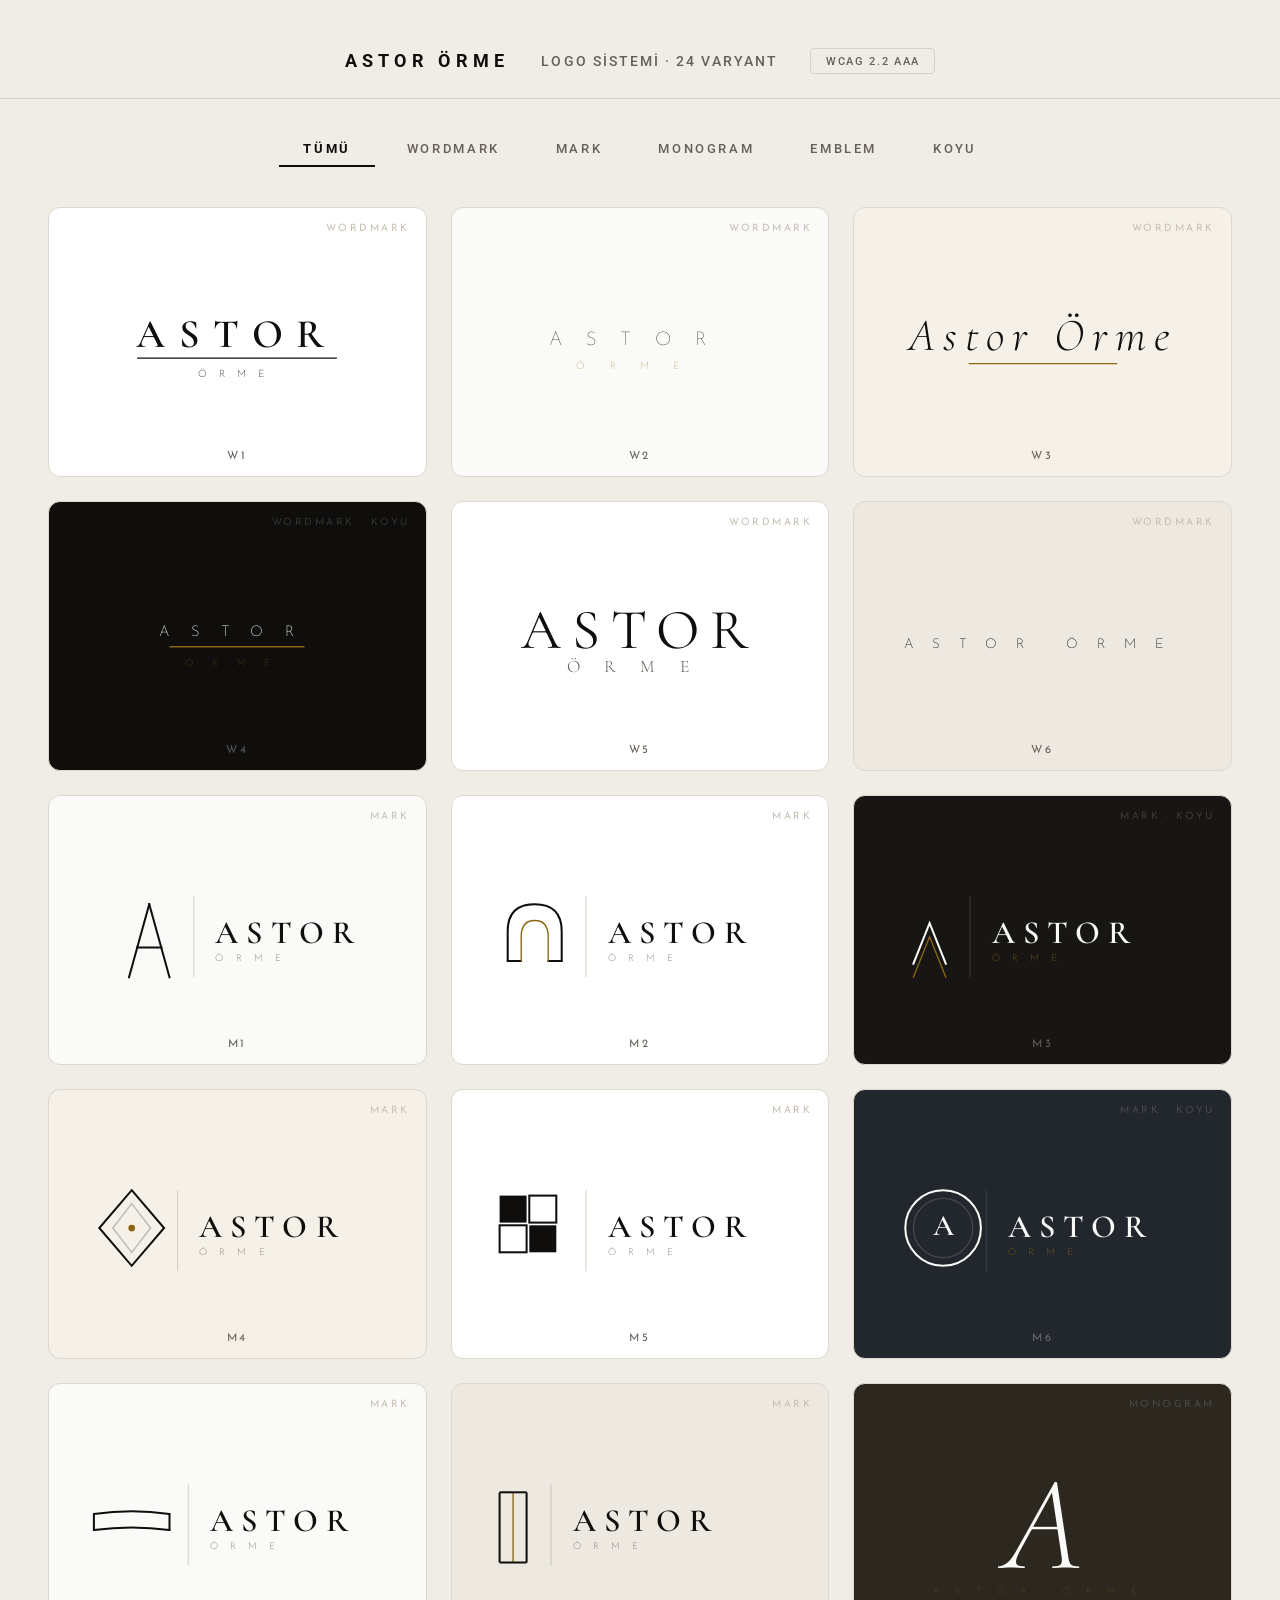
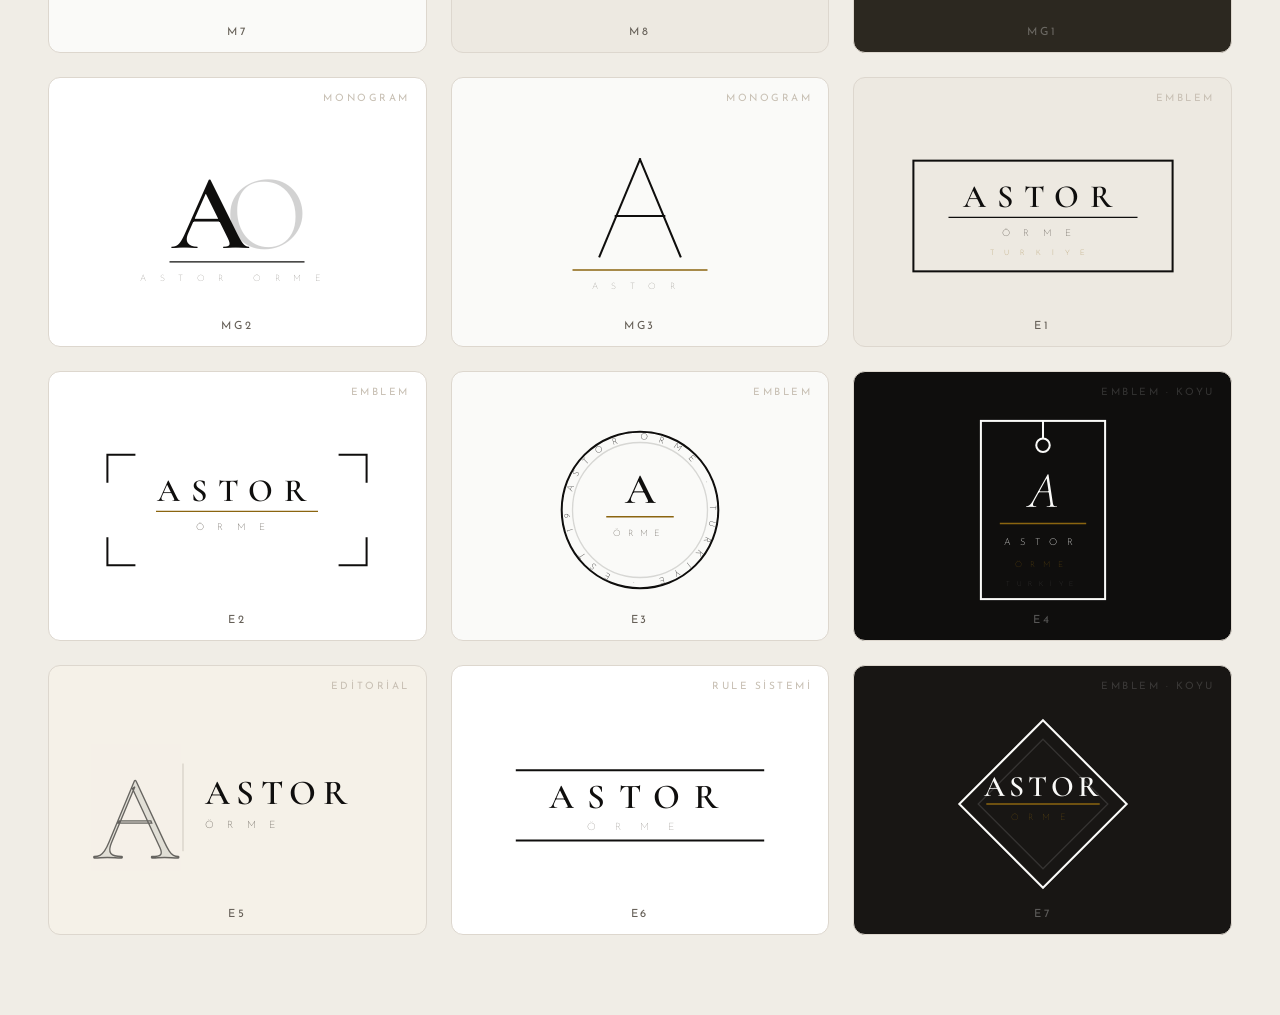
==== site/logo.html @ 4fee4208 "ASTOR Tekstil — Tam site iskeleti + logo sistemi - Hero: Parçacık metin "ASTOR" (gold/platinum/paste" ====
<!DOCTYPE html>
<html lang="tr">
<head>
<meta charset="UTF-8">
<meta name="viewport" content="width=device-width, initial-scale=1.0">
<title>Astor Örme — Logo Sistemi</title>
<link rel="preconnect" href="https://fonts.googleapis.com">
<link href="https://fonts.googleapis.com/css2?family=Cormorant+Garamond:ital,wght@0,300;0,400;0,600;1,300;1,400&family=Josefin+Sans:wght@100;200;300&family=Roboto:wght@400;500;700&display=swap" rel="stylesheet">
<script src="https://cdnjs.cloudflare.com/ajax/libs/gsap/3.12.5/gsap.min.js"></script>
<style>
/* ─── SYSTEM TOKENS ─────────────────────────────────────────
   Stroke sistemi: 1px (ince) · 1.5px (standart)
   Renk sistemi  : --ink (#0f0e0d) · --paper (#fafaf8) · --gold (#8b6510)
   Tip sistemi   : Cormorant Garamond · Josefin Sans
   WCAG AAA      : --ink on --paper = 18.6:1 · --paper on --ink = 18.6:1
──────────────────────────────────────────────────────────── */
*, *::before, *::after { box-sizing: border-box; margin: 0; padding: 0; }

:root {
  --ink:    #0f0e0d;
  --paper:  #fafaf8;
  --mid:    #f0ede6;
  --gold:   #8b6510;   /* dekoratif kullanım — küçük text'te değil */
  --muted:  #666058;
  --stroke: 1.5px;
  --stroke-fine: 1px;
}

html { font-size: 16px; }
body { background: var(--mid); font-family: 'Josefin Sans', sans-serif; color: var(--ink); }

/* ─── HEADER ─────────────────────────────────────────────── */
.site-header {
  padding: 3rem 3rem 1.5rem;
  display: flex;
  align-items: center;
  justify-content: center;
  gap: 2rem;
  border-bottom: var(--stroke-fine) solid #d8d2c8;
  text-align: center;
  flex-wrap: wrap;
}
.site-header h1 {
  font-family: 'Roboto', sans-serif;
  font-weight: 700;
  font-size: 1.1rem;
  letter-spacing: 0.3em;
  text-transform: uppercase;
  color: var(--ink);
}
.site-header p {
  font-family: 'Roboto', sans-serif;
  font-weight: 500;
  font-size: 0.85rem;
  letter-spacing: 0.15em;
  text-transform: uppercase;
  color: var(--muted);
}
.wcag-badge {
  font-family: 'Roboto', sans-serif;
  font-weight: 500;
  font-size: 0.7rem;
  letter-spacing: 0.15em;
  text-transform: uppercase;
  color: var(--muted);
  border: var(--stroke-fine) solid #d8d2c8;
  padding: 0.35rem 0.9rem;
  border-radius: 4px;
}

/* ─── FILTER BAR ─────────────────────────────────────────── */
.filter-bar {
  display: flex;
  gap: 0.5rem;
  padding: 2rem 3rem 0;
  justify-content: center;
  flex-wrap: wrap;
}
.filter-btn {
  background: none;
  border: none;
  border-bottom: 2px solid transparent;
  font-family: 'Roboto', sans-serif;
  font-weight: 500;
  font-size: 0.82rem;
  letter-spacing: 0.2em;
  text-transform: uppercase;
  color: var(--muted);
  padding: 0.6rem 1.5rem;
  cursor: pointer;
  transition: color 0.2s, border-color 0.2s;
}
.filter-btn:hover { color: var(--ink); }
.filter-btn.active {
  color: var(--ink);
  font-weight: 700;
  border-bottom-color: var(--ink);
}

/* ─── GRID ───────────────────────────────────────────────── */
.grid {
  display: grid;
  grid-template-columns: repeat(3, 1fr);
  gap: 1.5rem;
  padding: 2.5rem 3rem 5rem;
  max-width: 1400px;
  margin: 0 auto;
}

@media (max-width: 1000px) { .grid { grid-template-columns: repeat(2, 1fr); } }
@media (max-width: 600px)  { .grid { grid-template-columns: 1fr; } }

/* ─── LOGO CARD ──────────────────────────────────────────── */
.card {
  border: var(--stroke-fine) solid #ddd7ce;
  border-radius: 12px;
  display: flex;
  flex-direction: column;
  align-items: center;
  justify-content: center;
  padding: 3.5rem 2.5rem 3rem;
  min-height: 270px;
  position: relative;
  transition: background 0.25s, box-shadow 0.3s, transform 0.3s;
  cursor: default;
}
.card:hover {
  transform: translateY(-3px);
  box-shadow: 0 8px 30px rgba(0,0,0,0.08);
}
.card svg {
  transform: scale(1.35);
  transform-origin: center center;
}
.card:hover { z-index: 2; }

/* bg variants */
.card.on-white  { background: #ffffff; }
.card.on-paper  { background: var(--paper); }
.card.on-ink    { background: var(--ink); }
.card.on-deep   { background: #181614; }
.card.on-mid    { background: #ede9e1; }
.card.on-warm   { background: #f5f1e8; }
.card.on-slate  { background: #22272e; }
.card.on-stone  { background: #2c2820; }

/* label */
.card-label {
  position: absolute;
  bottom: 0.9rem;
  left: 0;
  right: 0;
  text-align: center;
  font-size: 0.7rem;
  letter-spacing: 0.25em;
  text-transform: uppercase;
  color: var(--muted);
}
.card.on-ink    .card-label,
.card.on-deep   .card-label,
.card.on-slate  .card-label,
.card.on-stone  .card-label { color: rgba(255,255,255,0.3); }

/* type indicator */
.card-type {
  position: absolute;
  top: 0.9rem;
  right: 1rem;
  font-size: 0.63rem;
  letter-spacing: 0.25em;
  text-transform: uppercase;
  color: #c8c0b4;
}
.card.on-ink    .card-type,
.card.on-deep   .card-type,
.card.on-slate  .card-type,
.card.on-stone  .card-type { color: rgba(255,255,255,0.15); }

</style>
</head>
<body>

<header class="site-header">
  <h1>Astor Örme</h1>
  <p>Logo Sistemi · 24 Varyant</p>
  <div class="wcag-badge">WCAG 2.2 AAA</div>
</header>

<nav class="filter-bar" role="navigation" aria-label="Logo kategorileri">
  <button class="filter-btn active" data-f="all">Tümü</button>
  <button class="filter-btn" data-f="wordmark">Wordmark</button>
  <button class="filter-btn" data-f="mark">Mark</button>
  <button class="filter-btn" data-f="monogram">Monogram</button>
  <button class="filter-btn" data-f="emblem">Emblem</button>
  <button class="filter-btn" data-f="dark">Koyu</button>
</nav>

<main class="grid" id="grid" role="main" aria-label="Logo alternatifleri">

  <!-- ════════════════════════════════════════════════════════
       WORDMARK — tipografik
       ════════════════════════════════════════════════════════ -->

  <!-- W1 · Klasik Wordmark -->
  <div class="card on-white" data-t="wordmark" aria-label="Logo 1 — Klasik Wordmark">
    <svg width="220" height="70" viewBox="0 0 220 70" role="img" aria-label="ASTOR ÖRME klasik wordmark">
      <text x="110" y="36" text-anchor="middle"
        font-family="'Cormorant Garamond',serif" font-size="30" font-weight="600"
        letter-spacing="10" fill="#0f0e0d">ASTOR</text>
      <line x1="36" y1="44" x2="184" y2="44" stroke="#0f0e0d" stroke-width="1"/>
      <text x="110" y="58" text-anchor="middle"
        font-family="'Josefin Sans',sans-serif" font-size="7.5" font-weight="200"
        letter-spacing="9" fill="#0f0e0d">ÖRME</text>
    </svg>
    <span class="card-label">W1</span>
    <span class="card-type">Wordmark</span>
  </div>

  <!-- W2 · Ultra-Light Modern -->
  <div class="card on-paper" data-t="wordmark" aria-label="Logo 2 — Ultra Light">
    <svg width="220" height="70" viewBox="0 0 220 70" role="img" aria-label="ASTOR ÖRME ultra light">
      <text x="110" y="34" text-anchor="middle"
        font-family="'Josefin Sans',sans-serif" font-size="14" font-weight="100"
        letter-spacing="18" fill="#0f0e0d">ASTOR</text>
      <text x="110" y="52" text-anchor="middle"
        font-family="'Josefin Sans',sans-serif" font-size="7.5" font-weight="100"
        letter-spacing="18" fill="#8b6510">ÖRME</text>
    </svg>
    <span class="card-label">W2</span>
    <span class="card-type">Wordmark</span>
  </div>

  <!-- W3 · Serif İtalik -->
  <div class="card on-warm" data-t="wordmark" aria-label="Logo 3 — Serif İtalik">
    <svg width="220" height="70" viewBox="0 0 220 70" role="img" aria-label="ASTOR ÖRME serif italic">
      <text x="110" y="38" text-anchor="middle"
        font-family="'Cormorant Garamond',serif" font-size="34" font-weight="300"
        font-style="italic" letter-spacing="6" fill="#0f0e0d">Astor Örme</text>
      <line x1="55" y1="48" x2="165" y2="48" stroke="#8b6510" stroke-width="1"/>
    </svg>
    <span class="card-label">W3</span>
    <span class="card-type">Wordmark</span>
  </div>

  <!-- W4 · Simetrik Stacked -->
  <div class="card on-ink" data-t="wordmark dark" aria-label="Logo 4 — Stacked Dark">
    <svg width="220" height="70" viewBox="0 0 220 70" role="img" aria-label="ASTOR ÖRME stacked koyu">
      <text x="110" y="32" text-anchor="middle"
        font-family="'Josefin Sans',sans-serif" font-size="11" font-weight="200"
        letter-spacing="16" fill="#fafaf8">ASTOR</text>
      <line x1="60" y1="40" x2="160" y2="40" stroke="#8b6510" stroke-width="1"/>
      <text x="110" y="54" text-anchor="middle"
        font-family="'Josefin Sans',sans-serif" font-size="7" font-weight="100"
        letter-spacing="14" fill="#8b6510">ÖRME</text>
    </svg>
    <span class="card-label">W4</span>
    <span class="card-type">Wordmark · Koyu</span>
  </div>

  <!-- W5 · Condensed Serif -->
  <div class="card on-white" data-t="wordmark" aria-label="Logo 5 — Condensed Serif">
    <svg width="220" height="80" viewBox="0 0 220 80" role="img" aria-label="ASTOR ÖRME condensed serif">
      <text x="110" y="46" text-anchor="middle"
        font-family="'Cormorant Garamond',serif" font-size="42" font-weight="400"
        letter-spacing="8" fill="#0f0e0d">ASTOR</text>
      <text x="110" y="64" text-anchor="middle"
        font-family="'Cormorant Garamond',serif" font-size="13" font-weight="300"
        letter-spacing="18" fill="#666058">ÖRME</text>
    </svg>
    <span class="card-label">W5</span>
    <span class="card-type">Wordmark</span>
  </div>

  <!-- W6 · Tek Satır Spacing -->
  <div class="card on-mid" data-t="wordmark" aria-label="Logo 6 — Tek Satır">
    <svg width="260" height="60" viewBox="0 0 260 60" role="img" aria-label="ASTOR ÖRME tek satır">
      <text x="130" y="36" text-anchor="middle"
        font-family="'Josefin Sans',sans-serif" font-size="10" font-weight="200"
        letter-spacing="14" fill="#0f0e0d">ASTOR  ÖRME</text>
    </svg>
    <span class="card-label">W6</span>
    <span class="card-type">Wordmark</span>
  </div>

  <!-- ════════════════════════════════════════════════════════
       MARK + WORDMARK — geometrik
       ════════════════════════════════════════════════════════ -->

  <!-- M1 · Constructed A (3 çizgi) -->
  <div class="card on-paper" data-t="mark" aria-label="Logo 7 — Mark A">
    <svg width="240" height="80" viewBox="0 0 240 80" role="img" aria-label="Geometrik A mark ASTOR ÖRME">
      <g transform="translate(18, 8)">
        <!-- Constructed A: sol diyagonal, sağ diyagonal, çapraz -->
        <line x1="22" y1="64" x2="37" y2="10" stroke="#0f0e0d" stroke-width="1.5" stroke-linecap="square"/>
        <line x1="52" y1="64" x2="37" y2="10" stroke="#0f0e0d" stroke-width="1.5" stroke-linecap="square"/>
        <line x1="28" y1="42" x2="46" y2="42" stroke="#0f0e0d" stroke-width="1.5" stroke-linecap="square"/>
      </g>
      <line x1="88" y1="12" x2="88" y2="72" stroke="#e0dbd2" stroke-width="1"/>
      <text x="104" y="42" dominant-baseline="middle"
        font-family="'Cormorant Garamond',serif" font-size="24" font-weight="600"
        letter-spacing="6" fill="#0f0e0d">ASTOR</text>
      <text x="104" y="60"
        font-family="'Josefin Sans',sans-serif" font-size="7" font-weight="200"
        letter-spacing="9" fill="#666058">ÖRME</text>
    </svg>
    <span class="card-label">M1</span>
    <span class="card-type">Mark</span>
  </div>

  <!-- M2 · İplik Döngüsü — iki yay -->
  <div class="card on-white" data-t="mark" aria-label="Logo 8 — Thread Loop">
    <svg width="240" height="80" viewBox="0 0 240 80" role="img" aria-label="İplik döngüsü mark ASTOR ÖRME">
      <g transform="translate(14, 8)">
        <!-- Örgü ilmek: iki üst çeyrek daire + bağlantı çizgileri -->
        <path d="M8,52 L8,30 Q8,10 28,10 Q48,10 48,30 L48,52"
          fill="none" stroke="#0f0e0d" stroke-width="1.5" stroke-linecap="round"/>
        <line x1="8" y1="52" x2="18" y2="52" stroke="#0f0e0d" stroke-width="1.5" stroke-linecap="round"/>
        <line x1="38" y1="52" x2="48" y2="52" stroke="#0f0e0d" stroke-width="1.5" stroke-linecap="round"/>
        <!-- İç yay — örgü ikinci sıra -->
        <path d="M18,52 L18,34 Q18,22 28,22 Q38,22 38,34 L38,52"
          fill="none" stroke="#8b6510" stroke-width="1" stroke-linecap="round"/>
      </g>
      <line x1="80" y1="12" x2="80" y2="72" stroke="#e0dbd2" stroke-width="1"/>
      <text x="96" y="42" dominant-baseline="middle"
        font-family="'Cormorant Garamond',serif" font-size="24" font-weight="600"
        letter-spacing="6" fill="#0f0e0d">ASTOR</text>
      <text x="96" y="60"
        font-family="'Josefin Sans',sans-serif" font-size="7" font-weight="200"
        letter-spacing="9" fill="#666058">ÖRME</text>
    </svg>
    <span class="card-label">M2</span>
    <span class="card-type">Mark</span>
  </div>

  <!-- M3 · Chevron (V — knit stitch) -->
  <div class="card on-deep" data-t="mark dark" aria-label="Logo 9 — Chevron Dark">
    <svg width="240" height="80" viewBox="0 0 240 80" role="img" aria-label="Chevron mark ASTOR ÖRME koyu">
      <g transform="translate(16, 12)">
        <!-- Üç çift chevron — farklı boyutlarda, aynı stroke -->
        <polyline points="8,50  20,20  32,50" fill="none" stroke="#fafaf8" stroke-width="1.5" stroke-linecap="square" stroke-linejoin="miter"/>
        <polyline points="8,60  20,30  32,60" fill="none" stroke="#8b6510" stroke-width="1" stroke-linecap="square" stroke-linejoin="miter"/>
      </g>
      <line x1="66" y1="12" x2="66" y2="72" stroke="rgba(255,255,255,0.12)" stroke-width="1"/>
      <text x="82" y="42" dominant-baseline="middle"
        font-family="'Cormorant Garamond',serif" font-size="24" font-weight="600"
        letter-spacing="6" fill="#fafaf8">ASTOR</text>
      <text x="82" y="60"
        font-family="'Josefin Sans',sans-serif" font-size="7" font-weight="200"
        letter-spacing="9" fill="#8b6510">ÖRME</text>
    </svg>
    <span class="card-label">M3</span>
    <span class="card-type">Mark · Koyu</span>
  </div>

  <!-- M4 · Diamond Outline -->
  <div class="card on-warm" data-t="mark" aria-label="Logo 10 — Diamond">
    <svg width="240" height="80" viewBox="0 0 240 80" role="img" aria-label="Diamond mark ASTOR ÖRME">
      <g transform="translate(14, 8)">
        <polygon points="28,4  52,32  28,60  4,32"
          fill="none" stroke="#0f0e0d" stroke-width="1.5"/>
        <polygon points="28,14  42,32  28,50  14,32"
          fill="none" stroke="#0f0e0d" stroke-width="1" opacity="0.25"/>
        <!-- Merkez nokta -->
        <circle cx="28" cy="32" r="2.5" fill="#8b6510"/>
      </g>
      <line x1="76" y1="12" x2="76" y2="72" stroke="#d8d2c8" stroke-width="1"/>
      <text x="92" y="42" dominant-baseline="middle"
        font-family="'Cormorant Garamond',serif" font-size="24" font-weight="600"
        letter-spacing="6" fill="#0f0e0d">ASTOR</text>
      <text x="92" y="60"
        font-family="'Josefin Sans',sans-serif" font-size="7" font-weight="200"
        letter-spacing="9" fill="#666058">ÖRME</text>
    </svg>
    <span class="card-label">M4</span>
    <span class="card-type">Mark</span>
  </div>

  <!-- M5 · Grid 2×2 (dokuma) -->
  <div class="card on-white" data-t="mark" aria-label="Logo 11 — Dokuma Grid">
    <svg width="240" height="80" viewBox="0 0 240 80" role="img" aria-label="Dokuma grid mark ASTOR ÖRME">
      <g transform="translate(16, 16)">
        <!-- 2×2 dokuma: çapraz dolu/boş -->
        <rect x="0"  y="0"  width="20" height="20" fill="#0f0e0d"/>
        <rect x="22" y="0"  width="20" height="20" fill="none" stroke="#0f0e0d" stroke-width="1.5"/>
        <rect x="0"  y="22" width="20" height="20" fill="none" stroke="#0f0e0d" stroke-width="1.5"/>
        <rect x="22" y="22" width="20" height="20" fill="#0f0e0d"/>
      </g>
      <line x1="80" y1="12" x2="80" y2="72" stroke="#e0dbd2" stroke-width="1"/>
      <text x="96" y="42" dominant-baseline="middle"
        font-family="'Cormorant Garamond',serif" font-size="24" font-weight="600"
        letter-spacing="6" fill="#0f0e0d">ASTOR</text>
      <text x="96" y="60"
        font-family="'Josefin Sans',sans-serif" font-size="7" font-weight="200"
        letter-spacing="9" fill="#666058">ÖRME</text>
    </svg>
    <span class="card-label">M5</span>
    <span class="card-type">Mark</span>
  </div>

  <!-- M6 · Thin Circle Hallmark -->
  <div class="card on-slate" data-t="mark dark" aria-label="Logo 12 — Hallmark Koyu">
    <svg width="240" height="80" viewBox="0 0 240 80" role="img" aria-label="Hallmark circle ASTOR ÖRME koyu">
      <g transform="translate(14, 8)">
        <circle cx="32" cy="32" r="28" fill="none" stroke="#fafaf8" stroke-width="1.5"/>
        <circle cx="32" cy="32" r="22" fill="none" stroke="rgba(255,255,255,0.15)" stroke-width="1"/>
        <text x="32" y="37" text-anchor="middle"
          font-family="'Cormorant Garamond',serif" font-size="22" font-weight="600"
          fill="#fafaf8">A</text>
      </g>
      <line x1="78" y1="12" x2="78" y2="72" stroke="rgba(255,255,255,0.1)" stroke-width="1"/>
      <text x="94" y="42" dominant-baseline="middle"
        font-family="'Cormorant Garamond',serif" font-size="24" font-weight="600"
        letter-spacing="6" fill="#fafaf8">ASTOR</text>
      <text x="94" y="60"
        font-family="'Josefin Sans',sans-serif" font-size="7" font-weight="200"
        letter-spacing="9" fill="#8b6510">ÖRME</text>
    </svg>
    <span class="card-label">M6</span>
    <span class="card-type">Mark · Koyu</span>
  </div>

  <!-- M7 · Horizontal Line Pair (fabric roll) -->
  <div class="card on-paper" data-t="mark" aria-label="Logo 13 — Fabric Roll">
    <svg width="240" height="80" viewBox="0 0 240 80" role="img" aria-label="Fabric roll mark ASTOR ÖRME">
      <g transform="translate(14, 24)">
        <!-- İki yatay çizgi: hafif bükülmüş — kumaş rulosu -->
        <path d="M0,10 Q28,6 56,10" fill="none" stroke="#0f0e0d" stroke-width="1.5" stroke-linecap="round"/>
        <path d="M0,22 Q28,18 56,22" fill="none" stroke="#0f0e0d" stroke-width="1.5" stroke-linecap="round"/>
        <!-- Bağ çizgileri (sol–sağ kapak) -->
        <line x1="0" y1="10" x2="0" y2="22" stroke="#0f0e0d" stroke-width="1.5" stroke-linecap="round"/>
        <line x1="56" y1="10" x2="56" y2="22" stroke="#0f0e0d" stroke-width="1.5" stroke-linecap="round"/>
      </g>
      <line x1="84" y1="12" x2="84" y2="72" stroke="#e0dbd2" stroke-width="1"/>
      <text x="100" y="42" dominant-baseline="middle"
        font-family="'Cormorant Garamond',serif" font-size="24" font-weight="600"
        letter-spacing="6" fill="#0f0e0d">ASTOR</text>
      <text x="100" y="60"
        font-family="'Josefin Sans',sans-serif" font-size="7" font-weight="200"
        letter-spacing="9" fill="#666058">ÖRME</text>
    </svg>
    <span class="card-label">M7</span>
    <span class="card-type">Mark</span>
  </div>

  <!-- M8 · İki Paralel Çizgi + A -->
  <div class="card on-mid" data-t="mark" aria-label="Logo 14 — Parallel Lines">
    <svg width="240" height="80" viewBox="0 0 240 80" role="img" aria-label="Çift çizgi mark ASTOR ÖRME">
      <g transform="translate(16, 14)">
        <!-- Sol dikey çift çizgi — simetrik -->
        <line x1="0"  y1="4"  x2="0"  y2="56" stroke="#0f0e0d" stroke-width="1.5"/>
        <line x1="10" y1="4"  x2="10" y2="56" stroke="#8b6510" stroke-width="1"/>
        <line x1="20" y1="4"  x2="20" y2="56" stroke="#0f0e0d" stroke-width="1.5"/>
        <!-- Yatay bağlantı üst ve alt -->
        <line x1="0" y1="4"  x2="20" y2="4"  stroke="#0f0e0d" stroke-width="1.5"/>
        <line x1="0" y1="56" x2="20" y2="56" stroke="#0f0e0d" stroke-width="1.5"/>
      </g>
      <line x1="54" y1="12" x2="54" y2="72" stroke="#d0cbc3" stroke-width="1"/>
      <text x="70" y="42" dominant-baseline="middle"
        font-family="'Cormorant Garamond',serif" font-size="24" font-weight="600"
        letter-spacing="6" fill="#0f0e0d">ASTOR</text>
      <text x="70" y="60"
        font-family="'Josefin Sans',sans-serif" font-size="7" font-weight="200"
        letter-spacing="9" fill="#666058">ÖRME</text>
    </svg>
    <span class="card-label">M8</span>
    <span class="card-type">Mark</span>
  </div>

  <!-- ════════════════════════════════════════════════════════
       MONOGRAM
       ════════════════════════════════════════════════════════ -->

  <!-- MG1 · Büyük A — tek başına -->
  <div class="card on-stone" data-t="monogram dark" aria-label="Logo 15 — Büyük A Monogram">
    <svg width="180" height="120" viewBox="0 0 180 120" role="img" aria-label="Büyük A monogram koyu">
      <text x="90" y="94" text-anchor="middle"
        font-family="'Cormorant Garamond',serif" font-size="100" font-weight="300"
        font-style="italic" fill="#fafaf8">A</text>
      <text x="90" y="113" text-anchor="middle"
        font-family="'Josefin Sans',sans-serif" font-size="6.5" font-weight="100"
        letter-spacing="12" fill="#8b6510">ASTOR ÖRME</text>
    </svg>
    <span class="card-label">MG1</span>
    <span class="card-type">Monogram</span>
  </div>

  <!-- MG2 · AO Monogram overlap -->
  <div class="card on-white" data-t="monogram" aria-label="Logo 16 — AO Monogram">
    <svg width="180" height="120" viewBox="0 0 180 120" role="img" aria-label="AO monogram">
      <!-- A ve O örtüşen Cormorant Garamond -->
      <text x="70" y="84" text-anchor="middle"
        font-family="'Cormorant Garamond',serif" font-size="80" font-weight="600"
        fill="#0f0e0d">A</text>
      <text x="112" y="84" text-anchor="middle"
        font-family="'Cormorant Garamond',serif" font-size="80" font-weight="300"
        fill="#0f0e0d" opacity="0.18">O</text>
      <!-- Thin rule -->
      <line x1="40" y1="94" x2="140" y2="94" stroke="#0f0e0d" stroke-width="1"/>
      <text x="90" y="108" text-anchor="middle"
        font-family="'Josefin Sans',sans-serif" font-size="6.5" font-weight="100"
        letter-spacing="10" fill="#666058">ASTOR ÖRME</text>
    </svg>
    <span class="card-label">MG2</span>
    <span class="card-type">Monogram</span>
  </div>

  <!-- MG3 · A monogram geometrik, line -->
  <div class="card on-paper" data-t="monogram" aria-label="Logo 17 — A Geometrik Monogram">
    <svg width="160" height="120" viewBox="0 0 160 120" role="img" aria-label="A geometrik monogram">
      <!-- Constructed A büyük, temiz -->
      <line x1="50" y1="90" x2="80" y2="18" stroke="#0f0e0d" stroke-width="1.5" stroke-linecap="square"/>
      <line x1="110" y1="90" x2="80" y2="18" stroke="#0f0e0d" stroke-width="1.5" stroke-linecap="square"/>
      <line x1="62" y1="60" x2="98" y2="60" stroke="#0f0e0d" stroke-width="1.5" stroke-linecap="square"/>
      <!-- Gold rule alt -->
      <line x1="30" y1="100" x2="130" y2="100" stroke="#8b6510" stroke-width="1"/>
      <text x="80" y="114" text-anchor="middle"
        font-family="'Josefin Sans',sans-serif" font-size="6.5" font-weight="100"
        letter-spacing="10" fill="#666058">ASTOR</text>
    </svg>
    <span class="card-label">MG3</span>
    <span class="card-type">Monogram</span>
  </div>

  <!-- ════════════════════════════════════════════════════════
       EMBLEM
       ════════════════════════════════════════════════════════ -->

  <!-- E1 · Dikdörtgen Çerçeve Emblem -->
  <div class="card on-mid" data-t="emblem" aria-label="Logo 18 — Dikdörtgen Emblem">
    <svg width="200" height="90" viewBox="0 0 200 90" role="img" aria-label="Dikdörtgen emblem ASTOR ÖRME">
      <rect x="4" y="4" width="192" height="82" fill="none" stroke="#0f0e0d" stroke-width="1.5"/>
      <text x="100" y="38" text-anchor="middle"
        font-family="'Cormorant Garamond',serif" font-size="24" font-weight="600"
        letter-spacing="8" fill="#0f0e0d">ASTOR</text>
      <line x1="30" y1="46" x2="170" y2="46" stroke="#0f0e0d" stroke-width="1"/>
      <text x="100" y="60" text-anchor="middle"
        font-family="'Josefin Sans',sans-serif" font-size="7" font-weight="200"
        letter-spacing="10" fill="#666058">ÖRME</text>
      <text x="100" y="74" text-anchor="middle"
        font-family="'Josefin Sans',sans-serif" font-size="5.5" font-weight="100"
        letter-spacing="8" fill="#8b6510">TURKİYE</text>
    </svg>
    <span class="card-label">E1</span>
    <span class="card-type">Emblem</span>
  </div>

  <!-- E2 · Köşe Marker Emblem (border kırık) -->
  <div class="card on-white" data-t="emblem" aria-label="Logo 19 — Köşe Marker">
    <svg width="200" height="90" viewBox="0 0 200 90" role="img" aria-label="Köşe marker emblem ASTOR ÖRME">
      <!-- Sadece köşeler — açık kare -->
      <polyline points="4,24  4,4  24,4"    fill="none" stroke="#0f0e0d" stroke-width="1.5" stroke-linecap="square"/>
      <polyline points="176,4  196,4  196,24"  fill="none" stroke="#0f0e0d" stroke-width="1.5" stroke-linecap="square"/>
      <polyline points="4,66  4,86  24,86"   fill="none" stroke="#0f0e0d" stroke-width="1.5" stroke-linecap="square"/>
      <polyline points="176,86 196,86 196,66" fill="none" stroke="#0f0e0d" stroke-width="1.5" stroke-linecap="square"/>
      <!-- İçerik -->
      <text x="100" y="38" text-anchor="middle"
        font-family="'Cormorant Garamond',serif" font-size="24" font-weight="600"
        letter-spacing="8" fill="#0f0e0d">ASTOR</text>
      <line x1="40" y1="46" x2="160" y2="46" stroke="#8b6510" stroke-width="1"/>
      <text x="100" y="60" text-anchor="middle"
        font-family="'Josefin Sans',sans-serif" font-size="7" font-weight="200"
        letter-spacing="10" fill="#666058">ÖRME</text>
    </svg>
    <span class="card-label">E2</span>
    <span class="card-type">Emblem</span>
  </div>

  <!-- E3 · Dairesel Mühür -->
  <div class="card on-paper" data-t="emblem" aria-label="Logo 20 — Dairesel Mühür">
    <svg width="130" height="130" viewBox="0 0 130 130" role="img" aria-label="Dairesel mühür ASTOR ÖRME">
      <defs>
        <path id="arc1" d="M65,65 m-52,0 a52,52 0 1,1 104,0 a52,52 0 1,1 -104,0"/>
      </defs>
      <circle cx="65" cy="65" r="58" fill="none" stroke="#0f0e0d" stroke-width="1.5"/>
      <circle cx="65" cy="65" r="50" fill="none" stroke="#0f0e0d" stroke-width="1" opacity="0.15"/>
      <text font-family="'Josefin Sans',sans-serif" font-size="6.5" font-weight="200"
        letter-spacing="7.5" fill="#0f0e0d">
        <textPath href="#arc1" startOffset="4%">ASTOR ÖRME · TURKİYE · EST 1985</textPath>
      </text>
      <text x="65" y="60" text-anchor="middle"
        font-family="'Cormorant Garamond',serif" font-size="32" font-weight="600"
        fill="#0f0e0d">A</text>
      <line x1="40" y1="70" x2="90" y2="70" stroke="#8b6510" stroke-width="1"/>
      <text x="65" y="84" text-anchor="middle"
        font-family="'Josefin Sans',sans-serif" font-size="6.5" font-weight="200"
        letter-spacing="5" fill="#666058">ÖRME</text>
    </svg>
    <span class="card-label">E3</span>
    <span class="card-type">Emblem</span>
  </div>

  <!-- E4 · Dikey Emblem (giyim etiketi formatı) -->
  <div class="card on-ink" data-t="emblem dark" aria-label="Logo 21 — Giyim Etiketi">
    <svg width="100" height="140" viewBox="0 0 100 140" role="img" aria-label="Giyim etiketi ASTOR ÖRME koyu">
      <rect x="4" y="4" width="92" height="132" fill="none" stroke="#fafaf8" stroke-width="1.5"/>
      <!-- Delik (iplik deliği) -->
      <circle cx="50" cy="22" r="5" fill="none" stroke="#fafaf8" stroke-width="1.5"/>
      <line x1="50" y1="4" x2="50" y2="17" stroke="#fafaf8" stroke-width="1.5"/>
      <!-- İçerik -->
      <text x="50" y="68" text-anchor="middle"
        font-family="'Cormorant Garamond',serif" font-size="38" font-weight="300"
        font-style="italic" fill="#fafaf8">A</text>
      <line x1="18" y1="80" x2="82" y2="80" stroke="#8b6510" stroke-width="1"/>
      <text x="50" y="96" text-anchor="middle"
        font-family="'Josefin Sans',sans-serif" font-size="7" font-weight="200"
        letter-spacing="7" fill="#fafaf8">ASTOR</text>
      <text x="50" y="112" text-anchor="middle"
        font-family="'Josefin Sans',sans-serif" font-size="6" font-weight="100"
        letter-spacing="6" fill="#8b6510">ÖRME</text>
      <text x="50" y="126" text-anchor="middle"
        font-family="'Josefin Sans',sans-serif" font-size="5" font-weight="100"
        letter-spacing="5" fill="rgba(255,255,255,0.3)">TURKİYE</text>
    </svg>
    <span class="card-label">E4</span>
    <span class="card-type">Emblem · Koyu</span>
  </div>

  <!-- E5 · Editorial (büyük A sol, küçük metin sağ) -->
  <div class="card on-warm" data-t="emblem" aria-label="Logo 22 — Editorial">
    <svg width="240" height="100" viewBox="0 0 240 100" role="img" aria-label="Editorial format ASTOR ÖRME">
      <!-- Büyük A sol -->
      <text x="14" y="90"
        font-family="'Cormorant Garamond',serif" font-size="90" font-weight="300"
        fill="#0f0e0d" opacity="0.08">A</text>
      <text x="14" y="90"
        font-family="'Cormorant Garamond',serif" font-size="90" font-weight="300"
        fill="none" stroke="#0f0e0d" stroke-width="1" opacity="0.6">A</text>
      <!-- Sağ sütun metin -->
      <line x1="80" y1="20" x2="80" y2="85" stroke="#d8d2c8" stroke-width="1"/>
      <text x="96" y="50"
        font-family="'Cormorant Garamond',serif" font-size="26" font-weight="600"
        letter-spacing="5" fill="#0f0e0d">ASTOR</text>
      <text x="96" y="68"
        font-family="'Josefin Sans',sans-serif" font-size="7.5" font-weight="200"
        letter-spacing="10" fill="#666058">ÖRME</text>
    </svg>
    <span class="card-label">E5</span>
    <span class="card-type">Editorial</span>
  </div>

  <!-- E6 · Dikey Wordmark + Horizontal Rule Sistemi -->
  <div class="card on-white" data-t="emblem wordmark" aria-label="Logo 23 — Rule Sistemi">
    <svg width="220" height="90" viewBox="0 0 220 90" role="img" aria-label="Rule sistemi ASTOR ÖRME">
      <line x1="18" y1="20" x2="202" y2="20" stroke="#0f0e0d" stroke-width="1.5"/>
      <text x="110" y="48" text-anchor="middle"
        font-family="'Cormorant Garamond',serif" font-size="26" font-weight="600"
        letter-spacing="10" fill="#0f0e0d">ASTOR</text>
      <text x="110" y="64" text-anchor="middle"
        font-family="'Josefin Sans',sans-serif" font-size="7.5" font-weight="100"
        letter-spacing="14" fill="#666058">ÖRME</text>
      <line x1="18" y1="72" x2="202" y2="72" stroke="#0f0e0d" stroke-width="1.5"/>
    </svg>
    <span class="card-label">E6</span>
    <span class="card-type">Rule Sistemi</span>
  </div>

  <!-- E7 · Dark Diamond Emblem standalone -->
  <div class="card on-deep" data-t="emblem dark monogram" aria-label="Logo 24 — Diamond Emblem Koyu">
    <svg width="140" height="140" viewBox="0 0 140 140" role="img" aria-label="Diamond emblem koyu monogram">
      <polygon points="70,8  132,70  70,132  8,70"
        fill="none" stroke="#fafaf8" stroke-width="1.5"/>
      <polygon points="70,22  118,70  70,118  22,70"
        fill="none" stroke="rgba(255,255,255,0.12)" stroke-width="1"/>
      <!-- Yatay çizgi içinde -->
      <line x1="28" y1="70" x2="112" y2="70" stroke="#8b6510" stroke-width="1"/>
      <text x="70" y="64" text-anchor="middle"
        font-family="'Cormorant Garamond',serif" font-size="22" font-weight="600"
        letter-spacing="3" fill="#fafaf8">ASTOR</text>
      <text x="70" y="82" text-anchor="middle"
        font-family="'Josefin Sans',sans-serif" font-size="6.5" font-weight="100"
        letter-spacing="7" fill="#8b6510">ÖRME</text>
    </svg>
    <span class="card-label">E7</span>
    <span class="card-type">Emblem · Koyu</span>
  </div>

</main>

<script>
  /* ─── Entrance animation — tek geçiş, stagger ── */
  gsap.set(".card", { opacity: 0, y: 16 });
  gsap.to(".card", {
    opacity: 1, y: 0,
    duration: 0.5,
    stagger: 0.04,
    ease: "power2.out",
    delay: 0.1
  });

  /* ─── Filter ─────────────────────────────────── */
  const btns  = document.querySelectorAll(".filter-btn");
  const cards = document.querySelectorAll(".card");

  btns.forEach(btn => {
    btn.addEventListener("click", () => {
      btns.forEach(b => b.classList.remove("active"));
      btn.classList.add("active");

      const f = btn.dataset.f;
      cards.forEach(card => {
        const tags = card.dataset.t || "";
        const show = f === "all" || tags.split(" ").includes(f);
        gsap.to(card, {
          opacity: show ? 1 : 0,
          y: show ? 0 : 8,
          duration: 0.25,
          ease: "power1.out",
          onStart: () => { if (show) card.style.display = "flex"; },
          onComplete: () => { if (!show) card.style.display = "none"; }
        });
      });
    });
  });
</script>

</body>
</html>
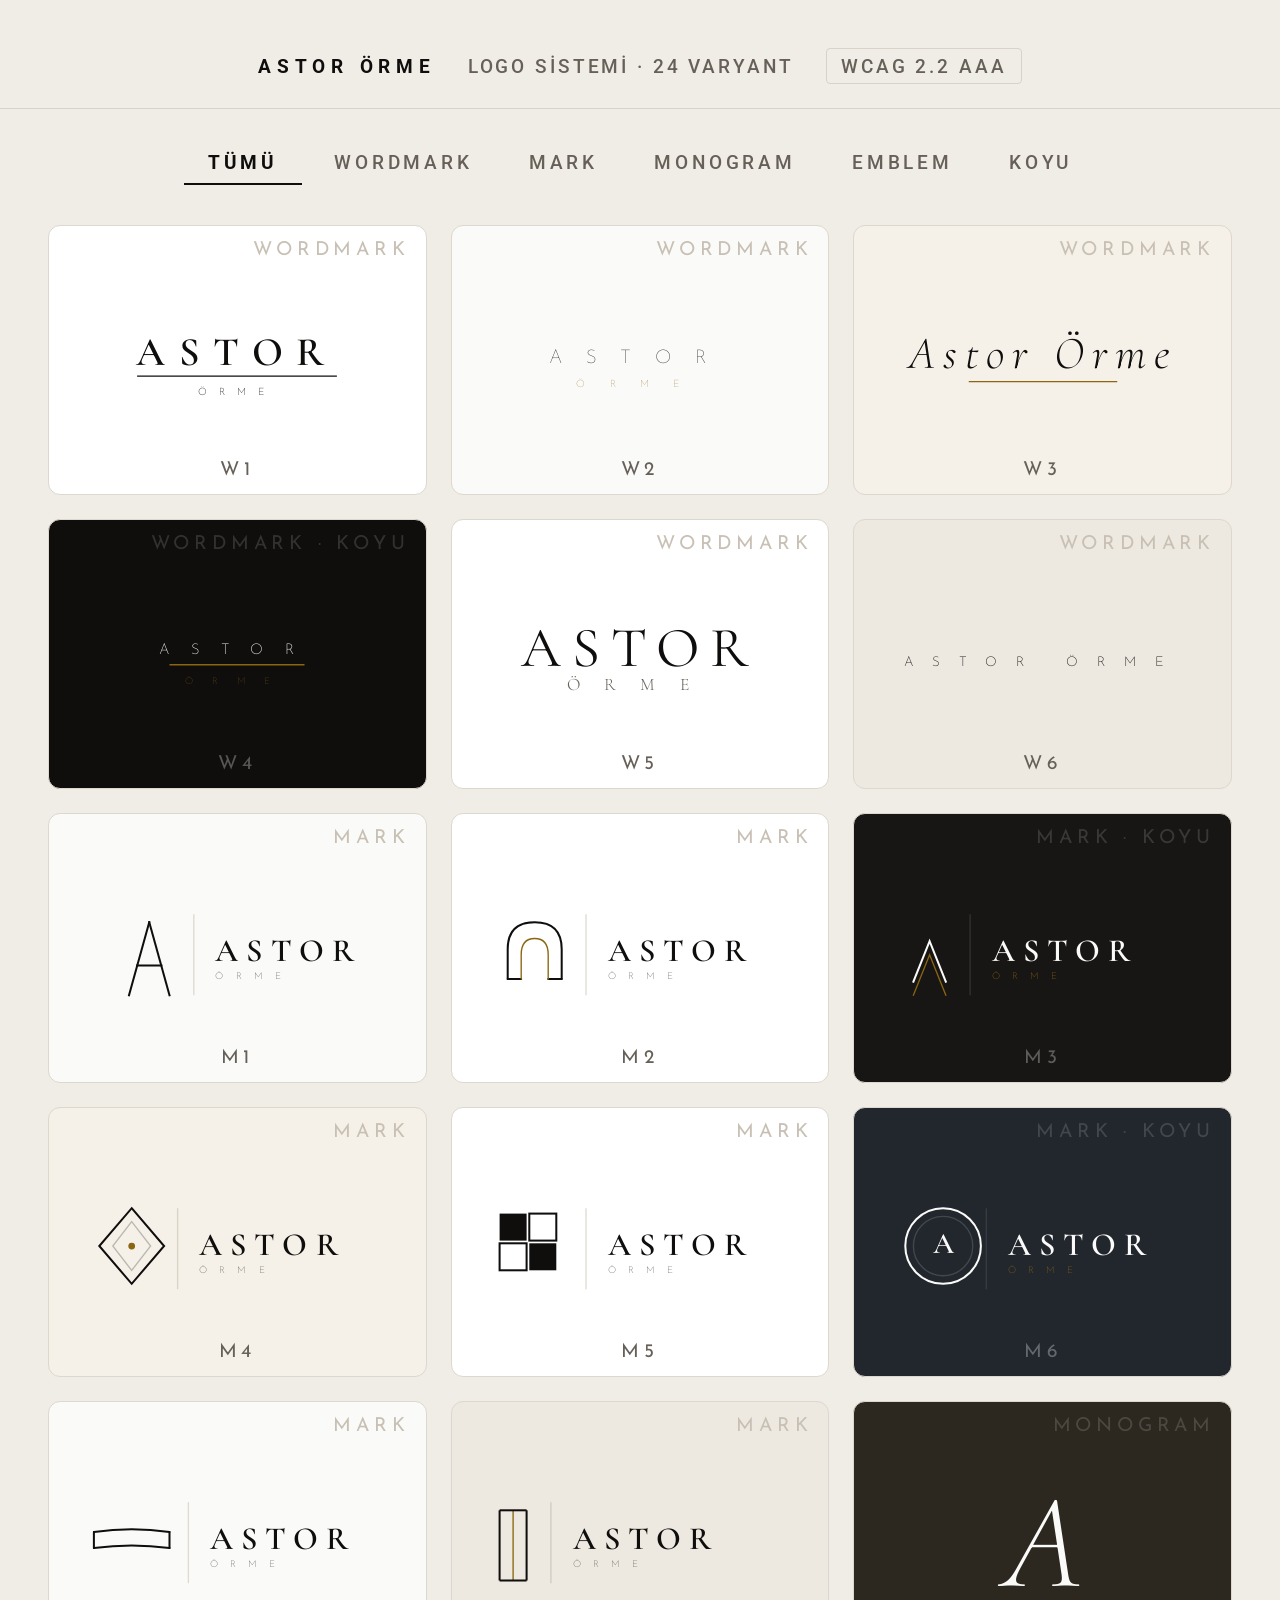
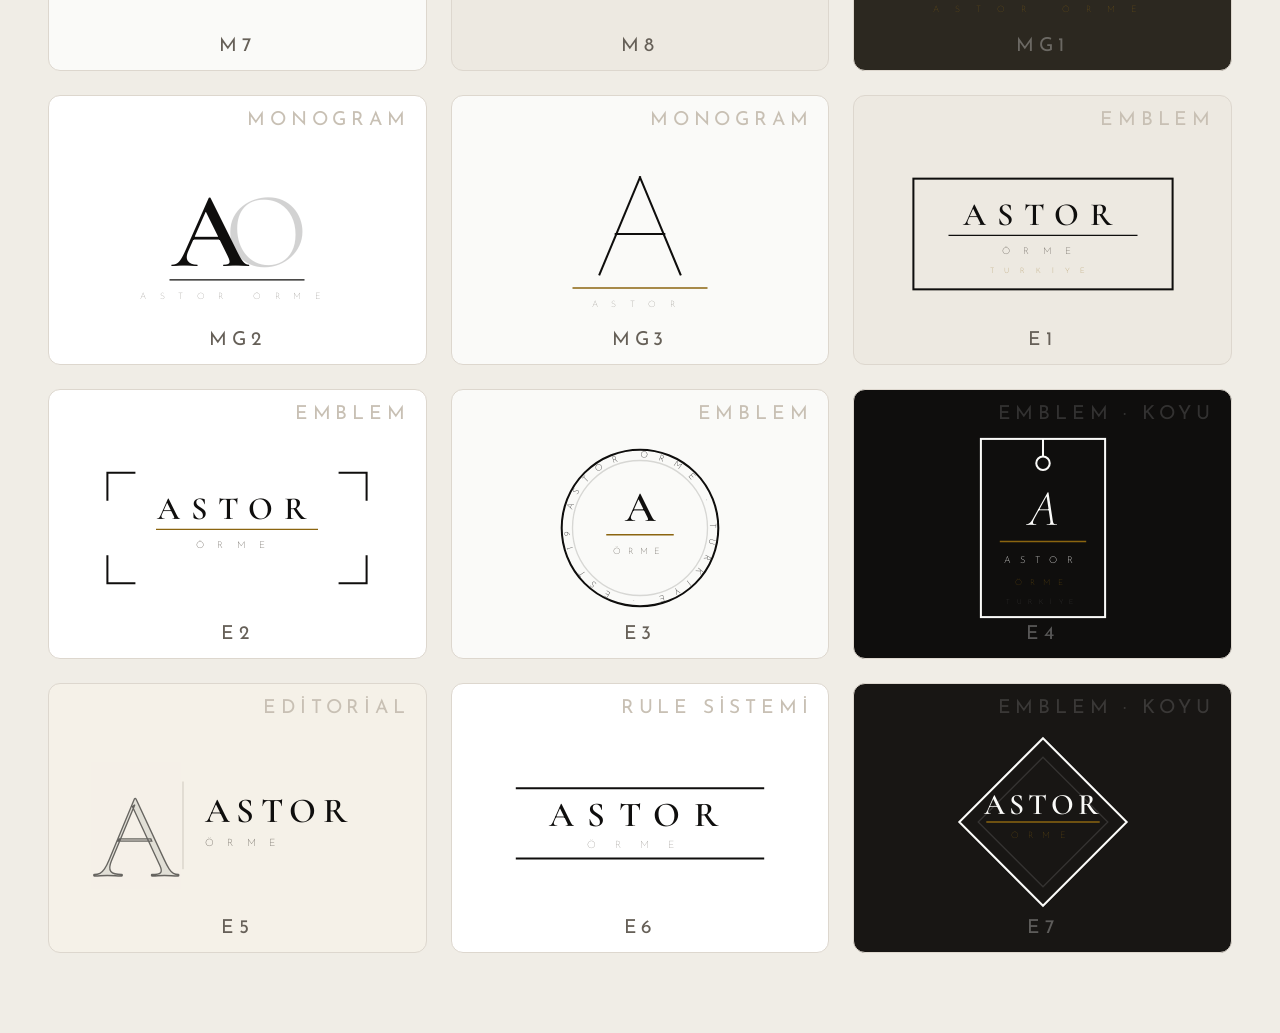
==== commit a906945e: "WCAG 2.2 AAA uyumluluk + font büyütme + Türkçe karakter - Min font-size: 1.2rem (19.2px) — yaşlı dos" ====
--- a/site/logo.html
+++ b/site/logo.html
@@ -43,7 +43,7 @@
 .site-header h1 {
   font-family: 'Roboto', sans-serif;
   font-weight: 700;
-  font-size: 1.1rem;
+  font-size: 1.2rem;
   letter-spacing: 0.3em;
   text-transform: uppercase;
   color: var(--ink);
@@ -51,7 +51,7 @@
 .site-header p {
   font-family: 'Roboto', sans-serif;
   font-weight: 500;
-  font-size: 0.85rem;
+  font-size: 1.2rem;
   letter-spacing: 0.15em;
   text-transform: uppercase;
   color: var(--muted);
@@ -59,7 +59,7 @@
 .wcag-badge {
   font-family: 'Roboto', sans-serif;
   font-weight: 500;
-  font-size: 0.7rem;
+  font-size: 1.2rem;
   letter-spacing: 0.15em;
   text-transform: uppercase;
   color: var(--muted);
@@ -82,7 +82,7 @@
   border-bottom: 2px solid transparent;
   font-family: 'Roboto', sans-serif;
   font-weight: 500;
-  font-size: 0.82rem;
+  font-size: 1.2rem;
   letter-spacing: 0.2em;
   text-transform: uppercase;
   color: var(--muted);
@@ -151,7 +151,7 @@
   left: 0;
   right: 0;
   text-align: center;
-  font-size: 0.7rem;
+  font-size: 1.2rem;
   letter-spacing: 0.25em;
   text-transform: uppercase;
   color: var(--muted);
@@ -166,7 +166,7 @@
   position: absolute;
   top: 0.9rem;
   right: 1rem;
-  font-size: 0.63rem;
+  font-size: 1.2rem;
   letter-spacing: 0.25em;
   text-transform: uppercase;
   color: #c8c0b4;
